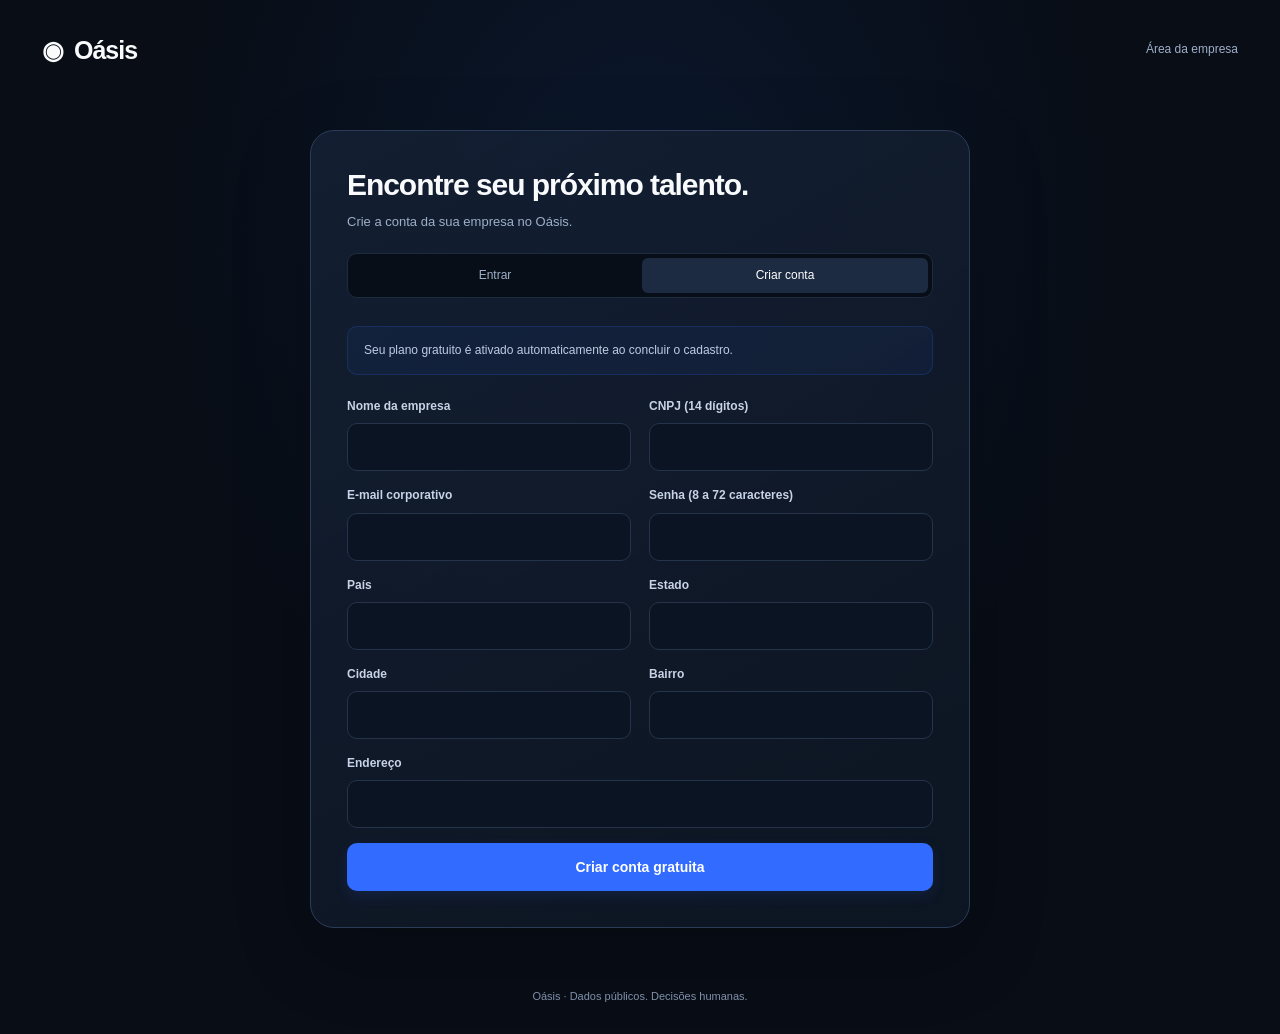
==== cadastro.html @ fb30a5e1 "Primeira versão do projeto Oásis" ====
<!doctype html><html lang="pt-BR"><head><meta charset="UTF-8"><meta name="viewport" content="width=device-width,initial-scale=1"><meta name="description" content="Oásis — recrutamento técnico com dados públicos do GitHub."><title>Criar conta · Oásis</title><link rel="icon" href="images/favicon.svg"><link rel="stylesheet" href="css/base.css"><link rel="stylesheet" href="css/login.css"><link rel="stylesheet" href="css/cadastro.css"></head><body class="dark-theme"><nav class="auth-nav"><a class="brand" href="index.html" aria-label="Oásis, início"><span aria-hidden="true">◉</span> Oásis</a><a href="home.html">Área da empresa</a></nav><main class="auth-main"><section class="auth-card register-card"><h1>Encontre seu próximo talento.</h1><p class="auth-description">Crie a conta da sua empresa no Oásis.</p><nav class="auth-tabs" aria-label="Acesso"><a href="login.html">Entrar</a><a class="active" aria-current="page" href="cadastro.html">Criar conta</a></nav><p class="notice">Seu plano gratuito é ativado automaticamente ao concluir o cadastro.</p><form id="form-cadastro"><div class="grid-2"><div class="field"><label for="input-nome-empresa">Nome da empresa</label><input id="input-nome-empresa" name="nome-empresa" type="text" maxlength="120" autocomplete="organization" required></div><div class="field"><label for="input-cnpj">CNPJ (14 dígitos)</label><input id="input-cnpj" name="cnpj" type="text" inputmode="numeric" maxlength="18" required></div><div class="field"><label for="input-email">E-mail corporativo</label><input id="input-email" name="email" type="email" maxlength="150" autocomplete="username" required></div><div class="field"><label for="input-senha">Senha (8 a 72 caracteres)</label><input id="input-senha" name="senha" type="password" minlength="8" maxlength="72" autocomplete="new-password" required></div><div class="field"><label for="input-pais">País</label><input id="input-pais" name="pais" type="text" maxlength="60" required></div><div class="field"><label for="input-estado">Estado</label><input id="input-estado" name="estado" type="text" maxlength="60" required></div><div class="field"><label for="input-cidade">Cidade</label><input id="input-cidade" name="cidade" type="text" maxlength="60" required></div><div class="field"><label for="input-bairro">Bairro</label><input id="input-bairro" name="bairro" type="text" maxlength="60" required></div></div><div class="field"><label for="input-endereco">Endereço</label><input id="input-endereco" name="endereco" type="text" maxlength="150" required></div><p id="form-error" class="form-error" role="alert"></p><button id="btn-finalizar-cadastro" type="submit" class="btn btn-primary btn-block">Criar conta gratuita</button></form></section></main><footer class="auth-footer">Oásis · Dados públicos. Decisões humanas.</footer><script src="js/api.js"></script><script src="js/ui.js"></script><script src="js/suporte.js"></script><script src="js/cadastro.js"></script></body></html>
---- css/base.css ----
@import url("tokens.css");
*{box-sizing:border-box}html{scroll-behavior:smooth;scroll-padding-top:100px}body{margin:0;background:var(--bg);color:var(--text);font:15px/1.6 var(--font);-webkit-font-smoothing:antialiased}button,input,textarea,select{font:inherit}button,a,input,textarea,select{-webkit-tap-highlight-color:transparent}button{cursor:pointer}a{color:inherit;text-decoration:none}a:hover{text-decoration:none}img,svg{max-width:100%}button:disabled{cursor:wait;opacity:.58}[hidden]{display:none!important}h1,h2,h3,p{margin-top:0}h1,h2,h3{line-height:1.2;letter-spacing:-.035em}h1{font-size:clamp(28px,3vw,42px);font-weight:680}h2{font-size:clamp(24px,2.6vw,34px);font-weight:650}h3{font-size:18px;font-weight:650}p{margin-bottom:16px}button:focus-visible,a:focus-visible,input:focus-visible,textarea:focus-visible,select:focus-visible,summary:focus-visible{outline:3px solid var(--accent);outline-offset:4px}::selection{background:#bdd2ff;color:#14203b}.muted{color:var(--muted)}.small{font-size:13px}.eyebrow{font-size:11px;font-weight:700;letter-spacing:.17em;text-transform:uppercase;color:var(--accent-light)}.icon{width:20px;height:20px;flex:none;fill:none;stroke:currentColor;stroke-width:1.7;stroke-linecap:round;stroke-linejoin:round}.brand{display:inline-flex;align-items:center;gap:11px;font-size:25px;font-weight:720;letter-spacing:-1px}.brand-mark{width:35px;height:35px;color:var(--accent)}.brand-mark svg{width:100%;height:100%}.skip-link{position:fixed;left:16px;top:-90px;background:var(--accent);color:#fff;padding:12px 20px;z-index:9999;border-radius:10px}.skip-link:focus{top:12px}.btn{display:inline-flex;align-items:center;justify-content:center;gap:10px;min-height:44px;border-radius:10px;padding:11px 20px;font-weight:600;font-size:14px;border:1px solid transparent;transition:transform .18s var(--ease),background .18s,border-color .18s,box-shadow .18s;white-space:normal;text-align:center}.btn:hover:not(:disabled){transform:translateY(-1px)}.btn:active:not(:disabled){transform:translateY(0)}.btn-primary{background:var(--accent);color:#fff;box-shadow:0 5px 14px #326bff20}.btn-primary:hover:not(:disabled){background:var(--accent-dark);box-shadow:0 6px 18px #326bff30}.btn-secondary{background:var(--bg-panel);border-color:var(--card-border);color:var(--text)}.btn-secondary:hover:not(:disabled){border-color:#a4b9e0}.btn-ghost{background:transparent;color:var(--muted-strong);border-color:transparent}.btn-block{width:100%}.text-link{color:var(--accent-light);font-weight:600}.text-link:hover{text-decoration:underline}.field{display:flex;flex-direction:column;gap:7px;margin-bottom:17px}.field label{font-size:13px;font-weight:600}.field input,.field textarea,.field select{width:100%;min-width:0;padding:12px 14px;min-height:46px;border:1px solid var(--card-border);border-radius:10px;background:var(--bg-panel);color:var(--text);transition:border-color .18s,box-shadow .18s}.field textarea{min-height:120px;resize:vertical}.field input:focus,.field textarea:focus{border-color:var(--accent)}.field input::placeholder,.field textarea::placeholder{color:var(--muted)}.field small{color:var(--muted);font-size:12px}.form-error{color:var(--danger);font-size:13px;margin:8px 0 16px}.form-error:empty{display:none}.grid-2{display:grid;grid-template-columns:1fr 1fr;gap:0 18px}.badge{display:inline-flex;align-items:center;gap:6px;padding:5px 10px;border-radius:7px;background:var(--accent-soft);color:var(--accent-light);font-size:11px;font-weight:650}.notice{background:var(--accent-soft);border:1px solid var(--card-border);padding:14px 16px;border-radius:10px;font-size:13px;color:var(--muted-strong);margin:0 0 22px}.app-shell{min-height:100vh}.sidebar{position:fixed;inset:0 auto 0 0;width:var(--sidebar-width);background:var(--bg-panel);border-right:1px solid var(--card-border);display:flex;flex-direction:column;padding:30px 20px 18px;z-index:60}.sidebar .brand{margin:0 16px 36px}.nav-caption{font-size:10px;letter-spacing:.12em;color:var(--muted);font-weight:700;margin:0 16px 12px}.menu-card{display:flex;flex-direction:column;gap:6px}.menu-item{display:flex;width:100%;align-items:center;gap:12px;padding:12px 15px;border:0;background:transparent;border-radius:10px;text-align:left;font-weight:550;font-size:13px;color:var(--muted-strong);transition:background .18s,color .18s}.menu-item:hover{background:var(--bg)}.menu-item.active{background:var(--accent-soft);color:var(--accent);font-weight:650}.sidebar-bottom{margin-top:auto;padding-top:24px}.company-card{display:flex;align-items:center;gap:10px;padding:17px 8px 14px;border-top:1px solid var(--card-border);margin-top:17px}.company-info{min-width:0}.company-name{font-size:12px;font-weight:650;margin:0;overflow-wrap:anywhere;letter-spacing:0}.company-location{font-size:11px;color:var(--muted);margin:2px 0 0}.logo,.avatar{display:flex;position:relative;align-items:center;justify-content:center;flex:none;overflow:hidden;background:var(--accent-soft);color:var(--accent);font-size:15px;font-weight:700;width:42px;height:42px;border-radius:12px}.logo img,.avatar img{position:absolute;inset:0;width:100%;height:100%;object-fit:cover}.app-main{margin-left:var(--sidebar-width);min-width:0}.topbar{min-height:79px;display:flex;align-items:center;justify-content:space-between;padding:18px 38px;background:var(--bg-panel);border-bottom:1px solid var(--card-border);gap:15px}.breadcrumb{display:flex;align-items:center;gap:12px;font-size:12px;color:var(--muted)}.breadcrumb strong{font-weight:550;color:var(--text)}.topbar-note{font-size:11px;color:var(--muted);display:flex;align-items:center;gap:7px}.status-dot{width:6px;height:6px;background:#2b9b85;border-radius:50%}.main-content{padding:36px 38px 50px;max-width:1580px;margin:auto}.page-heading{display:flex;justify-content:space-between;align-items:flex-end;gap:20px;margin-bottom:28px}.page-heading h1{font-size:30px;margin-bottom:8px}.page-heading p{font-size:13px;color:var(--muted);margin:0;max-width:700px}.menu-toggle{display:none;border:1px solid var(--card-border);background:var(--card);padding:9px;border-radius:8px;line-height:1;z-index:70}.sidebar-shade{position:fixed;inset:0;border:0;background:#0e1b3266;z-index:55}.status-panel{text-align:center;background:var(--card);border:1px solid var(--card-border);border-radius:var(--radius-md);padding:48px 24px}.status-panel h2{font-size:20px;margin:18px 0 9px}.status-panel p{font-size:13px;color:var(--muted);max-width:430px;margin:0 auto}.empty-mark{width:64px;height:64px;display:grid;place-items:center;margin:auto;border-radius:18px;background:var(--accent-soft);color:var(--accent)}.empty-mark .icon{width:28px;height:28px}.source-note{font-size:11px;color:var(--muted);line-height:1.7;margin:20px 0 0}.oasis-loader{width:64px;height:48px;display:flex;gap:4px;align-items:center;justify-content:center;color:var(--accent)}.oasis-loader span{display:block;width:6px;height:28px;border-radius:20px;background:currentColor;animation:oasis-wave 1.15s ease-in-out infinite}.oasis-loader span:nth-child(2){animation-delay:.12s}.oasis-loader span:nth-child(3){animation-delay:.24s}.oasis-loader span:nth-child(4){animation-delay:.36s}@keyframes oasis-wave{0%,100%{transform:scaleY(.4);opacity:.35}50%{transform:scaleY(1);opacity:1}}.skeleton-card{border:1px solid var(--card-border);background:var(--card);padding:24px;border-radius:16px;min-height:205px}.skeleton{background:linear-gradient(90deg,#edf1f6,#f8faff,#edf1f6);background-size:200% 100%;animation:shimmer 1.4s linear infinite;border-radius:6px;height:12px;margin-top:12px}.skeleton.circle{width:48px;height:48px;border-radius:50%;margin:0}.skeleton.short{width:50%}@keyframes shimmer{to{background-position:-200% 0}}.toast-region{position:fixed;right:22px;bottom:22px;width:min(420px,calc(100vw - 32px));display:flex;flex-direction:column;gap:10px;z-index:1000}.toast{display:flex;gap:14px;justify-content:space-between;align-items:center;background:var(--bg-panel);color:var(--text);padding:15px 18px;border:1px solid var(--card-border);border-left:3px solid var(--accent);box-shadow:0 10px 40px #17264420;border-radius:12px;font-size:13px;animation:enter .2s var(--ease)}.toast-error{border-left-color:#d53c4a}.toast-success{border-left-color:#238c75}.toast-close{border:0;background:transparent;color:var(--muted);font-size:23px;line-height:1;min-width:28px;min-height:28px}.oasis-modal{width:min(500px,calc(100vw - 32px));max-height:calc(100dvh - 40px);overflow:auto;border:1px solid var(--card-border);border-radius:20px;padding:30px;color:var(--text);background:var(--bg-panel);box-shadow:0 30px 100px #08132235}.oasis-modal::backdrop{background:#07122499;backdrop-filter:blur(3px)}.oasis-modal h2{font-size:23px;margin-bottom:10px}.oasis-modal>p{font-size:13px}.modal-actions{display:flex;justify-content:flex-end;gap:10px;margin-top:22px}.modal-open{overflow:hidden}@keyframes enter{from{opacity:0;transform:translateY(8px)}to{opacity:1;transform:translateY(0)}}.main-content{animation:enter .3s var(--ease)}
@media(min-width:1700px){.main-content{padding:48px 60px}.topbar{padding-inline:60px}}
@media(max-width:1100px){:root{--sidebar-width:222px}.main-content{padding:28px}.topbar{padding-inline:28px}}
@media(max-width:900px){.sidebar{transform:translateX(-100%);transition:transform .24s var(--ease);width:270px;top:72px}.nav-open .sidebar{transform:translateX(0)}.nav-open{overflow:hidden}.app-main{margin-left:0}.menu-toggle{display:inline-flex}.topbar{position:relative;z-index:65;padding:14px 20px;min-height:72px}.topbar-note{display:none}.breadcrumb{margin-right:auto}.main-content{padding:26px 20px}.page-heading h1{font-size:27px}}
@media(max-width:560px){.grid-2{grid-template-columns:1fr}.main-content{padding:24px 16px}.page-heading{align-items:flex-start;flex-direction:column;gap:12px}.page-heading h1{font-size:26px}.modal-actions{flex-wrap:wrap}.oasis-modal{padding:24px}.toast-region{right:16px;bottom:16px}.topbar{padding-inline:16px}.breadcrumb{font-size:11px}.status-panel{padding:38px 20px}}
@media(prefers-reduced-motion:reduce){html{scroll-behavior:auto}*,*::before,*::after{animation:none!important;transition:none!important}.reveal{opacity:1!important;transform:none!important}.skeleton{background:#edf1f6}}
---- css/login.css ----
body.dark-theme{min-height:100vh;background:radial-gradient(ellipse at 50% 22%,#12346a45,transparent 52%),var(--bg)}.auth-nav{display:flex;justify-content:space-between;align-items:center;max-width:1260px;padding:30px 32px;margin:auto}.auth-nav>a:last-child{font-size:12px;color:var(--muted)}.auth-main{display:flex;justify-content:center;align-items:center;min-height:calc(100vh - 176px);padding:30px 24px 60px}.auth-card{width:100%;max-width:450px;padding:36px;background:linear-gradient(150deg,#142034dd,#0d1522f5);border:1px solid #2c3c58;border-radius:24px;box-shadow:0 24px 80px #0003;animation:enter .3s var(--ease)}.auth-symbol{width:48px;height:48px;background:#326bff18;color:#83a6ff;border:1px solid #326bff33;border-radius:14px;display:grid;place-items:center;margin-bottom:27px}.auth-symbol .icon{width:23px;height:23px}.auth-card h1{font-size:30px;margin-bottom:9px}.auth-description{font-size:13px;color:var(--muted);margin-bottom:28px}.auth-tabs{display:flex;background:#080e18;border:1px solid #1d2b40;padding:4px;gap:4px;border-radius:10px;margin-bottom:28px}.auth-tabs a{width:50%;text-align:center;padding:8px;font-size:12px;color:var(--muted);border-radius:6px}.auth-tabs .active{background:#1c2b42;color:#fff}.auth-card .field input{background:#0b1422;border-color:#25344a}.auth-card .field input:focus{border-color:#6d97ff}.auth-card .field label{color:#c7d3e6;font-size:12px}.password-wrap{position:relative}.password-wrap input{padding-right:78px}.password-toggle{position:absolute;right:10px;top:8px;min-height:30px;background:transparent;border:0;color:var(--muted);font-size:11px;font-weight:600}.auth-extras{display:flex;justify-content:flex-end;margin:0 0 23px;font-size:12px}.auth-card .btn-primary{min-height:48px}.auth-fineprint{margin:22px 0 0;color:var(--muted);font-size:11px;text-align:center;line-height:1.8}.auth-footer{text-align:center;font-size:11px;color:#8091ab;padding:0 24px 28px}.auth-footer span{margin:0 9px;color:#3f516d}.recovery-card .notice{margin:24px 0;color:#c6d7ef}.auth-card .eyebrow{margin-bottom:12px}@media(max-width:560px){.auth-nav{padding:22px 22px}.auth-nav>a:last-child{max-width:120px;text-align:right}.auth-main{padding:15px 16px 40px;min-height:0}.auth-card{padding:28px 24px;border-radius:20px}.auth-card h1{font-size:28px}.auth-footer{padding-bottom:24px}}
---- css/cadastro.css ----
/* O formulário acompanha os campos empresariais existentes no backend. */
.auth-card.register-card{max-width:660px}.register-card .auth-description{margin-bottom:20px}.register-card .notice{font-size:12px;color:#becce3;background:#326bff10;border-color:#326bff30}.register-card .grid-2{gap:0 18px}.form-section-title{font-size:11px;letter-spacing:.1em;text-transform:uppercase;color:#91a7c8;padding-top:10px;margin:12px 0 18px}.register-card .field{margin-bottom:15px}.register-card .field input{padding:11px 13px}.register-card .password-wrap input{padding-right:76px}
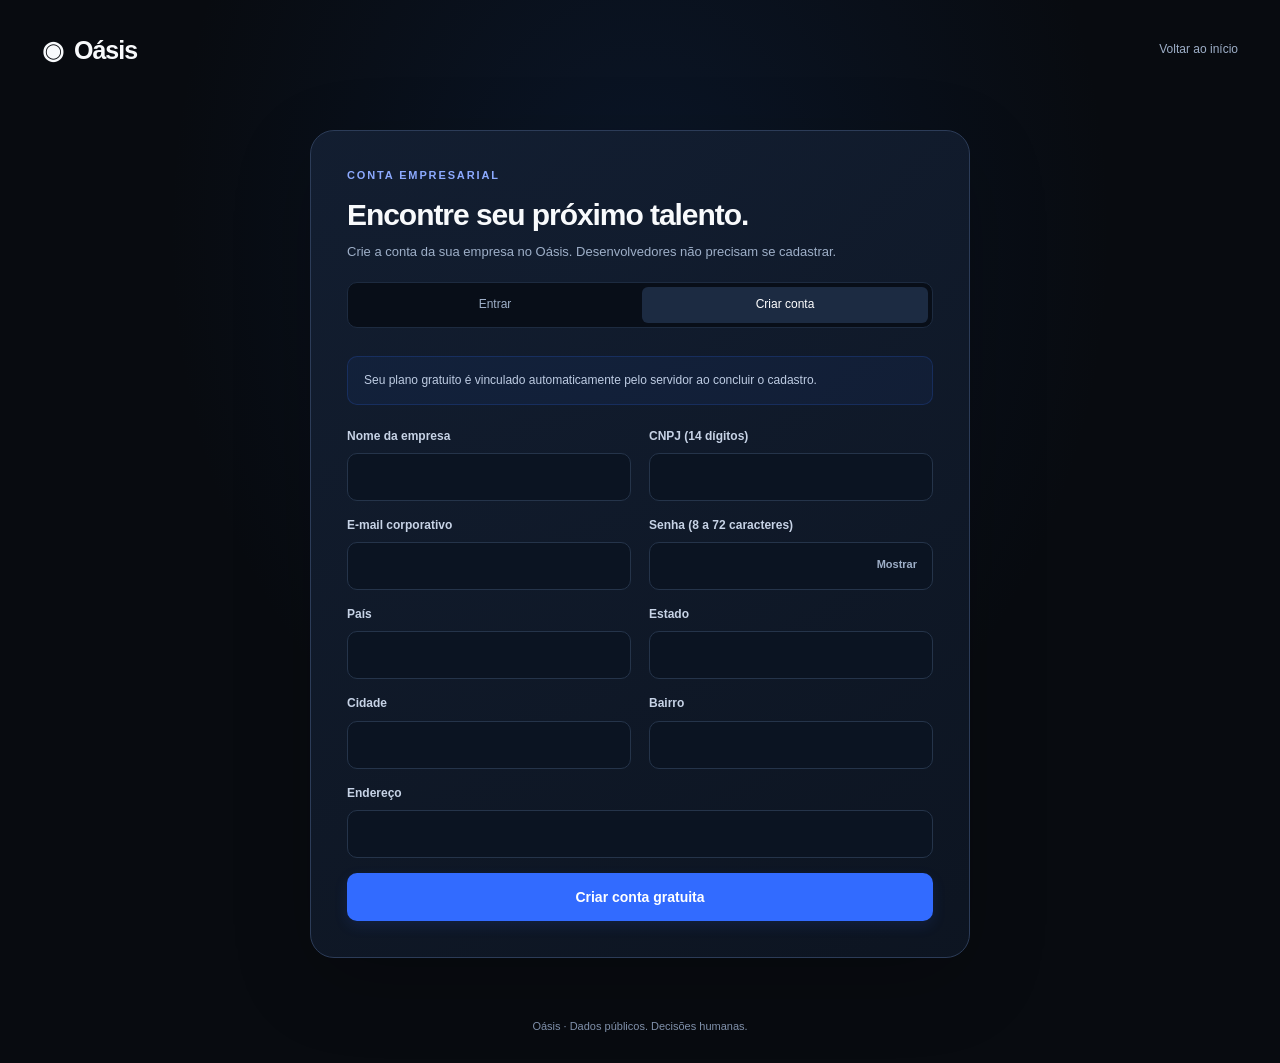
==== commit d77a4794: "Evolui visual e fluxos principais do Oásis" ====
--- a/cadastro.html
+++ b/cadastro.html
@@ -1 +1,2 @@
-<!doctype html><html lang="pt-BR"><head><meta charset="UTF-8"><meta name="viewport" content="width=device-width,initial-scale=1"><meta name="description" content="Oásis — recrutamento técnico com dados públicos do GitHub."><title>Criar conta · Oásis</title><link rel="icon" href="images/favicon.svg"><link rel="stylesheet" href="css/base.css"><link rel="stylesheet" href="css/login.css"><link rel="stylesheet" href="css/cadastro.css"></head><body class="dark-theme"><nav class="auth-nav"><a class="brand" href="index.html" aria-label="Oásis, início"><span aria-hidden="true">◉</span> Oásis</a><a href="home.html">Área da empresa</a></nav><main class="auth-main"><section class="auth-card register-card"><h1>Encontre seu próximo talento.</h1><p class="auth-description">Crie a conta da sua empresa no Oásis.</p><nav class="auth-tabs" aria-label="Acesso"><a href="login.html">Entrar</a><a class="active" aria-current="page" href="cadastro.html">Criar conta</a></nav><p class="notice">Seu plano gratuito é ativado automaticamente ao concluir o cadastro.</p><form id="form-cadastro"><div class="grid-2"><div class="field"><label for="input-nome-empresa">Nome da empresa</label><input id="input-nome-empresa" name="nome-empresa" type="text" maxlength="120" autocomplete="organization" required></div><div class="field"><label for="input-cnpj">CNPJ (14 dígitos)</label><input id="input-cnpj" name="cnpj" type="text" inputmode="numeric" maxlength="18" required></div><div class="field"><label for="input-email">E-mail corporativo</label><input id="input-email" name="email" type="email" maxlength="150" autocomplete="username" required></div><div class="field"><label for="input-senha">Senha (8 a 72 caracteres)</label><input id="input-senha" name="senha" type="password" minlength="8" maxlength="72" autocomplete="new-password" required></div><div class="field"><label for="input-pais">País</label><input id="input-pais" name="pais" type="text" maxlength="60" required></div><div class="field"><label for="input-estado">Estado</label><input id="input-estado" name="estado" type="text" maxlength="60" required></div><div class="field"><label for="input-cidade">Cidade</label><input id="input-cidade" name="cidade" type="text" maxlength="60" required></div><div class="field"><label for="input-bairro">Bairro</label><input id="input-bairro" name="bairro" type="text" maxlength="60" required></div></div><div class="field"><label for="input-endereco">Endereço</label><input id="input-endereco" name="endereco" type="text" maxlength="150" required></div><p id="form-error" class="form-error" role="alert"></p><button id="btn-finalizar-cadastro" type="submit" class="btn btn-primary btn-block">Criar conta gratuita</button></form></section></main><footer class="auth-footer">Oásis · Dados públicos. Decisões humanas.</footer><script src="js/api.js"></script><script src="js/ui.js"></script><script src="js/suporte.js"></script><script src="js/cadastro.js"></script></body></html>+<!doctype html>
+<html lang="pt-BR"><head><meta charset="UTF-8"><meta name="viewport" content="width=device-width,initial-scale=1"><meta name="description" content="Crie a conta da sua empresa no Oásis."><title>Criar conta · Oásis</title><link rel="icon" href="images/favicon.svg"><link rel="stylesheet" href="css/base.css"><link rel="stylesheet" href="css/login.css"><link rel="stylesheet" href="css/cadastro.css"></head><body class="dark-theme"><nav class="auth-nav"><a class="brand" href="index.html" aria-label="Oásis, página inicial"><span aria-hidden="true">◉</span> Oásis</a><a href="index.html">Voltar ao início</a></nav><main class="auth-main"><section class="auth-card register-card"><p class="eyebrow">Conta empresarial</p><h1>Encontre seu próximo talento.</h1><p class="auth-description">Crie a conta da sua empresa no Oásis. Desenvolvedores não precisam se cadastrar.</p><nav class="auth-tabs" aria-label="Acesso"><a href="login.html">Entrar</a><a class="active" aria-current="page" href="cadastro.html">Criar conta</a></nav><p class="notice">Seu plano gratuito é vinculado automaticamente pelo servidor ao concluir o cadastro.</p><form id="form-cadastro"><div class="grid-2"><div class="field"><label for="input-nome-empresa">Nome da empresa</label><input id="input-nome-empresa" name="nome-empresa" type="text" maxlength="120" autocomplete="organization" required></div><div class="field"><label for="input-cnpj">CNPJ (14 dígitos)</label><input id="input-cnpj" name="cnpj" type="text" inputmode="numeric" maxlength="18" required></div><div class="field"><label for="input-email">E-mail corporativo</label><input id="input-email" name="email" type="email" maxlength="150" autocomplete="username" required></div><div class="field"><label for="input-senha">Senha (8 a 72 caracteres)</label><div class="password-wrap"><input id="input-senha" name="senha" type="password" minlength="8" maxlength="72" autocomplete="new-password" required><button class="password-toggle" type="button" data-password-toggle="input-senha" aria-pressed="false">Mostrar</button></div></div><div class="field"><label for="input-pais">País</label><input id="input-pais" name="pais" type="text" maxlength="60" required></div><div class="field"><label for="input-estado">Estado</label><input id="input-estado" name="estado" type="text" maxlength="60" required></div><div class="field"><label for="input-cidade">Cidade</label><input id="input-cidade" name="cidade" type="text" maxlength="60" required></div><div class="field"><label for="input-bairro">Bairro</label><input id="input-bairro" name="bairro" type="text" maxlength="60" required></div></div><div class="field"><label for="input-endereco">Endereço</label><input id="input-endereco" name="endereco" type="text" maxlength="150" required></div><p id="form-error" class="form-error" role="alert"></p><button id="btn-finalizar-cadastro" type="submit" class="btn btn-primary btn-block">Criar conta gratuita</button></form></section></main><footer class="auth-footer">Oásis · Dados públicos. Decisões humanas.</footer><script src="js/api.js"></script><script src="js/ui.js"></script><script src="js/suporte.js"></script><script src="js/cadastro.js"></script></body></html>
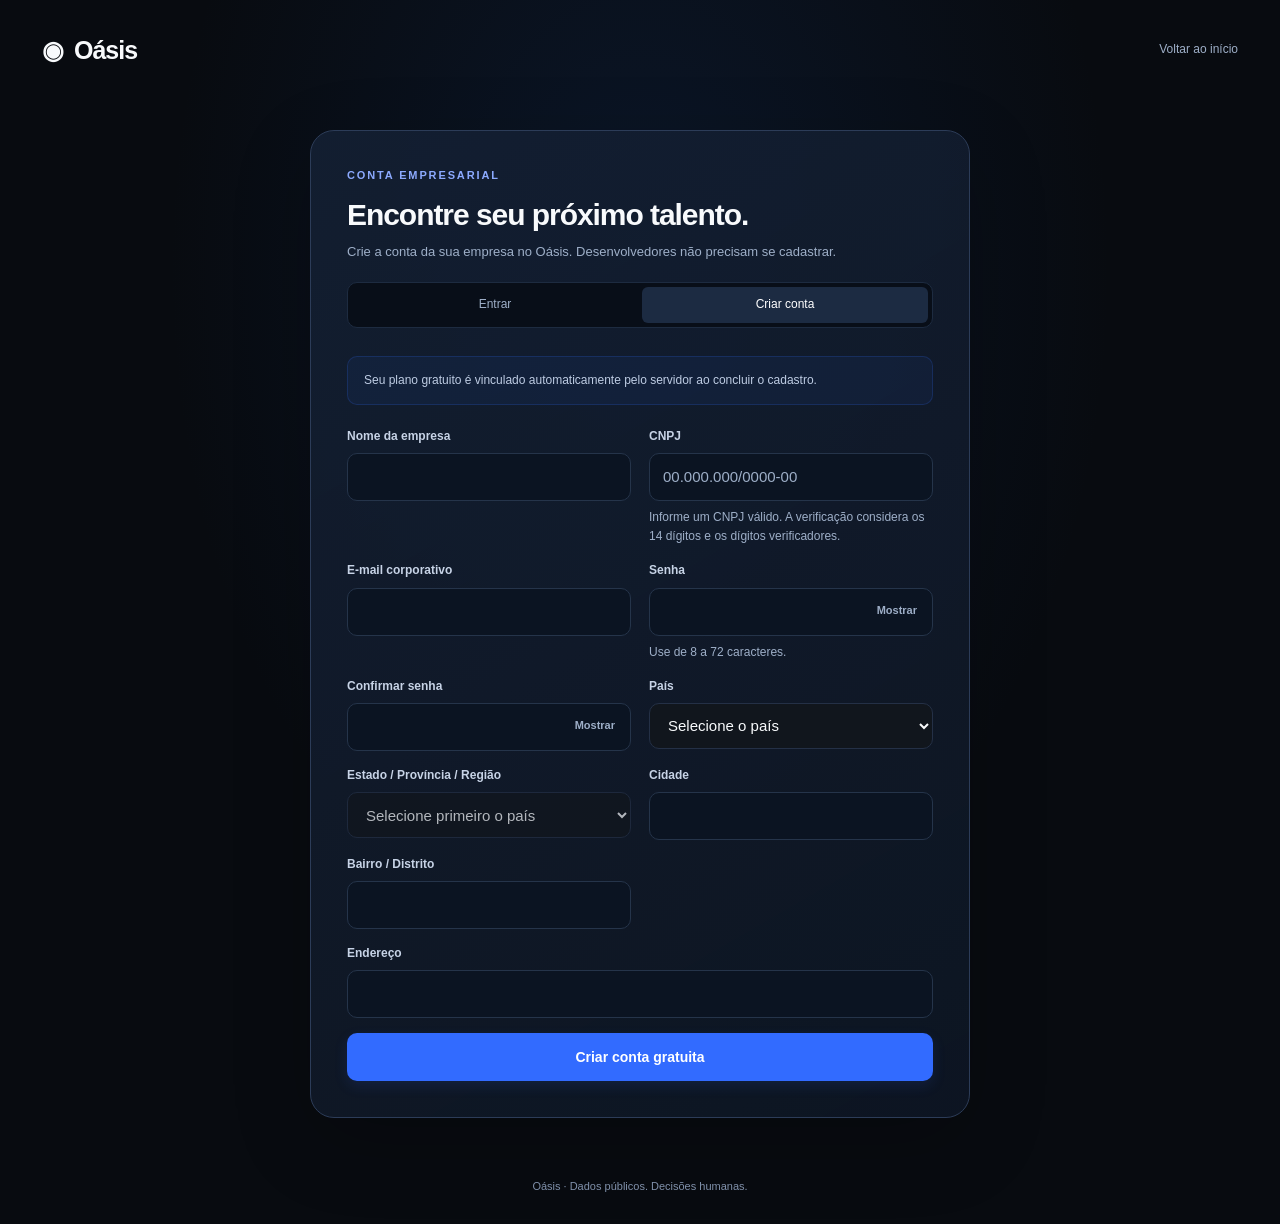
==== commit 40f95de5: "Melhora validações e seleções do cadastro" ====
--- a/cadastro.html
+++ b/cadastro.html
@@ -1,2 +1,95 @@
 <!doctype html>
-<html lang="pt-BR"><head><meta charset="UTF-8"><meta name="viewport" content="width=device-width,initial-scale=1"><meta name="description" content="Crie a conta da sua empresa no Oásis."><title>Criar conta · Oásis</title><link rel="icon" href="images/favicon.svg"><link rel="stylesheet" href="css/base.css"><link rel="stylesheet" href="css/login.css"><link rel="stylesheet" href="css/cadastro.css"></head><body class="dark-theme"><nav class="auth-nav"><a class="brand" href="index.html" aria-label="Oásis, página inicial"><span aria-hidden="true">◉</span> Oásis</a><a href="index.html">Voltar ao início</a></nav><main class="auth-main"><section class="auth-card register-card"><p class="eyebrow">Conta empresarial</p><h1>Encontre seu próximo talento.</h1><p class="auth-description">Crie a conta da sua empresa no Oásis. Desenvolvedores não precisam se cadastrar.</p><nav class="auth-tabs" aria-label="Acesso"><a href="login.html">Entrar</a><a class="active" aria-current="page" href="cadastro.html">Criar conta</a></nav><p class="notice">Seu plano gratuito é vinculado automaticamente pelo servidor ao concluir o cadastro.</p><form id="form-cadastro"><div class="grid-2"><div class="field"><label for="input-nome-empresa">Nome da empresa</label><input id="input-nome-empresa" name="nome-empresa" type="text" maxlength="120" autocomplete="organization" required></div><div class="field"><label for="input-cnpj">CNPJ (14 dígitos)</label><input id="input-cnpj" name="cnpj" type="text" inputmode="numeric" maxlength="18" required></div><div class="field"><label for="input-email">E-mail corporativo</label><input id="input-email" name="email" type="email" maxlength="150" autocomplete="username" required></div><div class="field"><label for="input-senha">Senha (8 a 72 caracteres)</label><div class="password-wrap"><input id="input-senha" name="senha" type="password" minlength="8" maxlength="72" autocomplete="new-password" required><button class="password-toggle" type="button" data-password-toggle="input-senha" aria-pressed="false">Mostrar</button></div></div><div class="field"><label for="input-pais">País</label><input id="input-pais" name="pais" type="text" maxlength="60" required></div><div class="field"><label for="input-estado">Estado</label><input id="input-estado" name="estado" type="text" maxlength="60" required></div><div class="field"><label for="input-cidade">Cidade</label><input id="input-cidade" name="cidade" type="text" maxlength="60" required></div><div class="field"><label for="input-bairro">Bairro</label><input id="input-bairro" name="bairro" type="text" maxlength="60" required></div></div><div class="field"><label for="input-endereco">Endereço</label><input id="input-endereco" name="endereco" type="text" maxlength="150" required></div><p id="form-error" class="form-error" role="alert"></p><button id="btn-finalizar-cadastro" type="submit" class="btn btn-primary btn-block">Criar conta gratuita</button></form></section></main><footer class="auth-footer">Oásis · Dados públicos. Decisões humanas.</footer><script src="js/api.js"></script><script src="js/ui.js"></script><script src="js/suporte.js"></script><script src="js/cadastro.js"></script></body></html>
+<html lang="pt-BR">
+<head>
+  <meta charset="UTF-8">
+  <meta name="viewport" content="width=device-width,initial-scale=1">
+  <meta name="description" content="Crie a conta da sua empresa no Oásis.">
+  <title>Criar conta · Oásis</title>
+  <link rel="icon" href="images/favicon.svg">
+  <link rel="stylesheet" href="css/base.css">
+  <link rel="stylesheet" href="css/login.css">
+  <link rel="stylesheet" href="css/cadastro.css">
+</head>
+<body class="dark-theme">
+  <nav class="auth-nav">
+    <a class="brand" href="index.html" aria-label="Oásis, página inicial"><span aria-hidden="true">◉</span> Oásis</a>
+    <a href="index.html">Voltar ao início</a>
+  </nav>
+  <main class="auth-main">
+    <section class="auth-card register-card">
+      <p class="eyebrow">Conta empresarial</p>
+      <h1>Encontre seu próximo talento.</h1>
+      <p class="auth-description">Crie a conta da sua empresa no Oásis. Desenvolvedores não precisam se cadastrar.</p>
+      <nav class="auth-tabs" aria-label="Acesso">
+        <a href="login.html">Entrar</a>
+        <a class="active" aria-current="page" href="cadastro.html">Criar conta</a>
+      </nav>
+      <p class="notice">Seu plano gratuito é vinculado automaticamente pelo servidor ao concluir o cadastro.</p>
+      <form id="form-cadastro" novalidate>
+        <div class="grid-2">
+          <div class="field">
+            <label for="input-nome-empresa">Nome da empresa</label>
+            <input id="input-nome-empresa" name="nome-empresa" type="text" minlength="2" maxlength="120" autocomplete="organization" required>
+          </div>
+          <div class="field">
+            <label for="input-cnpj">CNPJ</label>
+            <input id="input-cnpj" name="cnpj" type="text" inputmode="numeric" autocomplete="off" maxlength="18" placeholder="00.000.000/0000-00" aria-describedby="cnpj-ajuda" required>
+            <small id="cnpj-ajuda" class="field-help">Informe um CNPJ válido. A verificação considera os 14 dígitos e os dígitos verificadores.</small>
+          </div>
+          <div class="field">
+            <label for="input-email">E-mail corporativo</label>
+            <input id="input-email" name="email" type="email" maxlength="150" autocomplete="email" required>
+          </div>
+          <div class="field">
+            <label for="input-senha">Senha</label>
+            <div class="password-wrap">
+              <input id="input-senha" name="senha" type="password" minlength="8" maxlength="72" autocomplete="new-password" aria-describedby="senha-ajuda" required>
+              <button class="password-toggle" type="button" data-password-toggle="input-senha" aria-pressed="false">Mostrar</button>
+            </div>
+            <small id="senha-ajuda" class="field-help">Use de 8 a 72 caracteres.</small>
+          </div>
+          <div class="field">
+            <label for="input-confirmar-senha">Confirmar senha</label>
+            <div class="password-wrap">
+              <input id="input-confirmar-senha" name="confirmar-senha" type="password" minlength="8" maxlength="72" autocomplete="new-password" required>
+              <button class="password-toggle" type="button" data-password-toggle="input-confirmar-senha" aria-pressed="false">Mostrar</button>
+            </div>
+          </div>
+          <div class="field">
+            <label for="input-pais">País</label>
+            <select id="input-pais" name="pais" autocomplete="country" required>
+              <option value="" selected disabled>Selecione o país</option>
+            </select>
+          </div>
+          <div class="field">
+            <label for="input-estado">Estado / Província / Região</label>
+            <select id="input-estado" name="estado" autocomplete="address-level1" disabled required>
+              <option value="">Selecione primeiro o país</option>
+            </select>
+            <input id="input-estado-texto" name="estado-texto" type="text" minlength="2" maxlength="60" autocomplete="address-level1" placeholder="Digite a região administrativa" hidden disabled>
+          </div>
+          <div class="field">
+            <label for="input-cidade">Cidade</label>
+            <input id="input-cidade" name="cidade" type="text" minlength="2" maxlength="60" autocomplete="address-level2" required>
+          </div>
+          <div class="field">
+            <label for="input-bairro">Bairro / Distrito</label>
+            <input id="input-bairro" name="bairro" type="text" minlength="2" maxlength="60" autocomplete="address-level3" required>
+          </div>
+        </div>
+        <div class="field">
+          <label for="input-endereco">Endereço</label>
+          <input id="input-endereco" name="endereco" type="text" minlength="5" maxlength="150" autocomplete="street-address" required>
+        </div>
+        <p id="form-error" class="form-error" role="alert"></p>
+        <button id="btn-finalizar-cadastro" type="submit" class="btn btn-primary btn-block">Criar conta gratuita</button>
+      </form>
+    </section>
+  </main>
+  <footer class="auth-footer">Oásis · Dados públicos. Decisões humanas.</footer>
+  <script src="js/api.js"></script>
+  <script src="js/ui.js"></script>
+  <script src="js/suporte.js"></script>
+  <script src="js/cadastro.js"></script>
+</body>
+</html>
